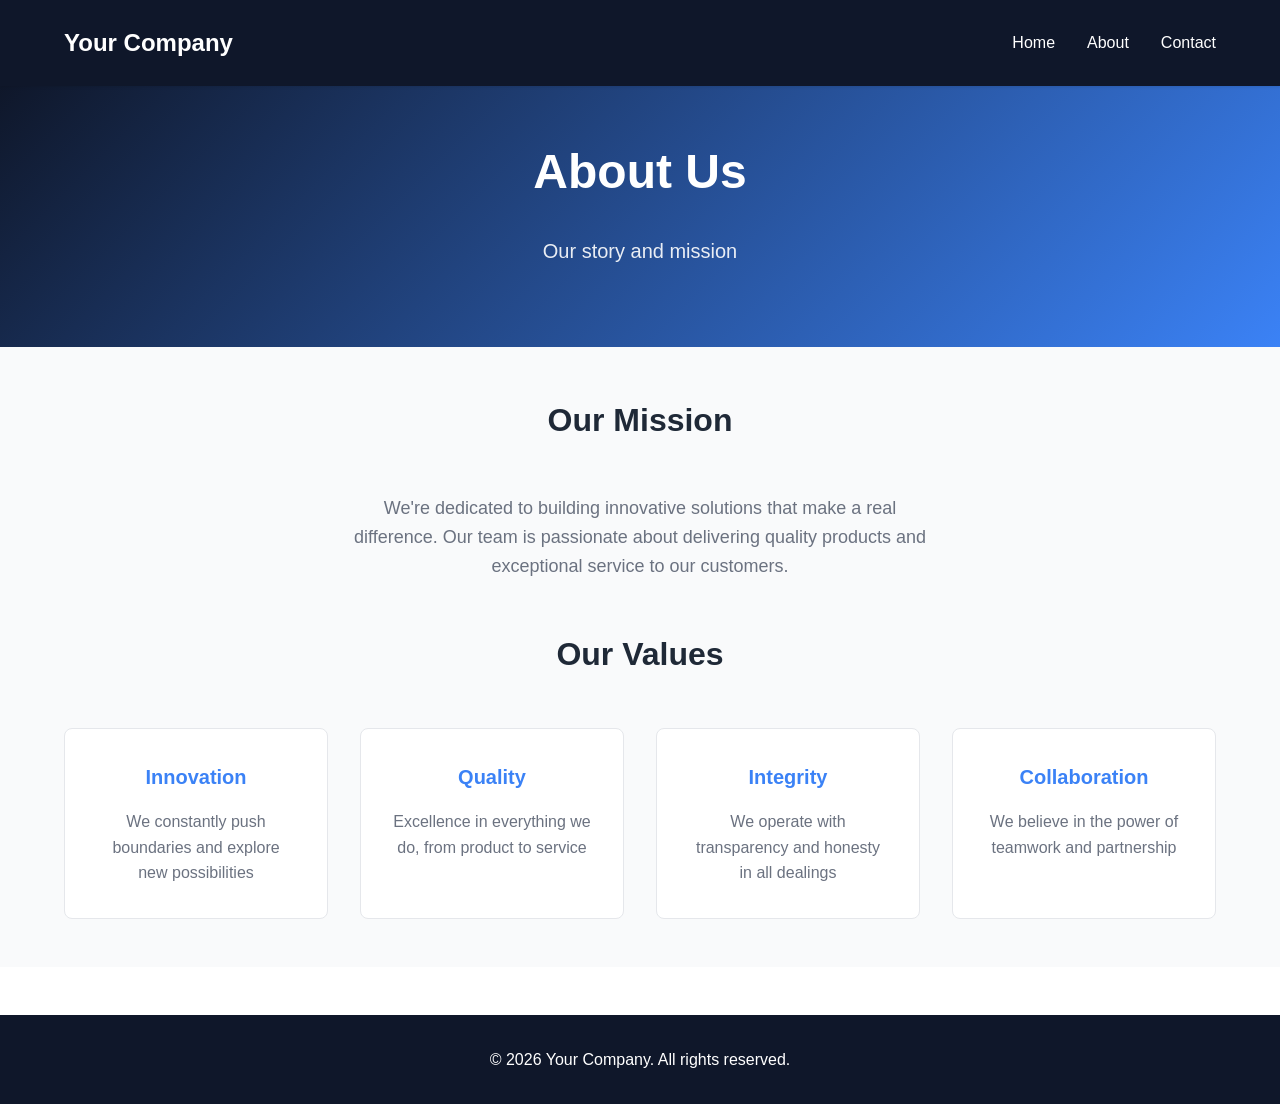
==== about.html @ fc8bd98a "Initial website setup with home, about, and contact pages" ====
<!DOCTYPE html>
<html lang="en">
<head>
    <meta charset="UTF-8">
    <meta name="viewport" content="width=device-width, initial-scale=1.0">
    <title>About Us - Your Company</title>
    <link rel="stylesheet" href="styles.css">
</head>
<body>
    <nav class="navbar">
        <div class="container">
            <div class="logo">Your Company</div>
            <ul class="nav-links">
                <li><a href="index.html">Home</a></li>
                <li><a href="about.html">About</a></li>
                <li><a href="contact.html">Contact</a></li>
            </ul>
        </div>
    </nav>

    <header class="hero">
        <div class="container">
            <h1>About Us</h1>
            <p>Our story and mission</p>
        </div>
    </header>

    <section class="features">
        <div class="container">
            <h2>Our Mission</h2>
            <p style="text-align: center; max-width: 600px; margin: 0 auto var(--spacing-xl); color: var(--color-text-light); font-size: 1.125rem;">
                We're dedicated to building innovative solutions that make a real difference.
                Our team is passionate about delivering quality products and exceptional service
                to our customers.
            </p>

            <h2 style="margin-top: var(--spacing-xl);">Our Values</h2>
            <div class="feature-grid">
                <div class="feature-card">
                    <h3>Innovation</h3>
                    <p>We constantly push boundaries and explore new possibilities</p>
                </div>
                <div class="feature-card">
                    <h3>Quality</h3>
                    <p>Excellence in everything we do, from product to service</p>
                </div>
                <div class="feature-card">
                    <h3>Integrity</h3>
                    <p>We operate with transparency and honesty in all dealings</p>
                </div>
                <div class="feature-card">
                    <h3>Collaboration</h3>
                    <p>We believe in the power of teamwork and partnership</p>
                </div>
            </div>
        </div>
    </section>

    <footer>
        <div class="container">
            <p>&copy; 2026 Your Company. All rights reserved.</p>
        </div>
    </footer>
</body>
</html>
---- styles.css ----
:root {
    --color-primary: #0f172a;
    --color-secondary: #3b82f6;
    --color-accent: #10b981;
    --color-text: #1f2937;
    --color-text-light: #6b7280;
    --color-bg: #ffffff;
    --color-border: #e5e7eb;
    --font-sans: -apple-system, BlinkMacSystemFont, 'Segoe UI', 'Roboto', 'Oxygen', 'Ubuntu', 'Cantarell', sans-serif;
    --spacing-xs: 0.5rem;
    --spacing-sm: 1rem;
    --spacing-md: 1.5rem;
    --spacing-lg: 2rem;
    --spacing-xl: 3rem;
}

* {
    margin: 0;
    padding: 0;
    box-sizing: border-box;
}

html {
    scroll-behavior: smooth;
}

body {
    font-family: var(--font-sans);
    background-color: var(--color-bg);
    color: var(--color-text);
    line-height: 1.6;
}

.container {
    max-width: 1200px;
    margin: 0 auto;
    padding: 0 var(--spacing-md);
}

/* Navigation */
.navbar {
    background-color: var(--color-primary);
    color: white;
    padding: var(--spacing-md) 0;
    position: sticky;
    top: 0;
    z-index: 100;
    box-shadow: 0 1px 3px rgba(0, 0, 0, 0.1);
}

.navbar .container {
    display: flex;
    justify-content: space-between;
    align-items: center;
}

.logo {
    font-size: 1.5rem;
    font-weight: 700;
    color: white;
}

.nav-links {
    display: flex;
    list-style: none;
    gap: var(--spacing-lg);
}

.nav-links a {
    color: white;
    text-decoration: none;
    transition: color 0.3s ease;
}

.nav-links a:hover {
    color: var(--color-accent);
}

/* Hero Section */
.hero {
    background: linear-gradient(135deg, var(--color-primary) 0%, var(--color-secondary) 100%);
    color: white;
    padding: var(--spacing-xl) 0;
    text-align: center;
}

.hero h1 {
    font-size: 3rem;
    margin-bottom: var(--spacing-md);
    font-weight: 800;
}

.hero p {
    font-size: 1.25rem;
    margin-bottom: var(--spacing-lg);
    opacity: 0.9;
}

.cta-button {
    display: inline-block;
    background-color: var(--color-accent);
    color: white;
    padding: var(--spacing-sm) var(--spacing-lg);
    border-radius: 0.5rem;
    text-decoration: none;
    font-weight: 600;
    transition: background-color 0.3s ease, transform 0.2s ease;
}

.cta-button:hover {
    background-color: #059669;
    transform: translateY(-2px);
}

/* Features Section */
.features {
    padding: var(--spacing-xl) 0;
    background-color: #f9fafb;
}

.features h2 {
    text-align: center;
    font-size: 2rem;
    margin-bottom: var(--spacing-xl);
}

.feature-grid {
    display: grid;
    grid-template-columns: repeat(auto-fit, minmax(250px, 1fr));
    gap: var(--spacing-lg);
}

.feature-card {
    background-color: white;
    padding: var(--spacing-lg);
    border-radius: 0.5rem;
    border: 1px solid var(--color-border);
    text-align: center;
    transition: box-shadow 0.3s ease;
}

.feature-card:hover {
    box-shadow: 0 4px 12px rgba(0, 0, 0, 0.1);
}

.feature-card h3 {
    color: var(--color-secondary);
    margin-bottom: var(--spacing-sm);
    font-size: 1.25rem;
}

.feature-card p {
    color: var(--color-text-light);
}

/* Forms */
.form-group {
    margin-bottom: var(--spacing-md);
}

label {
    display: block;
    margin-bottom: var(--spacing-xs);
    font-weight: 500;
    color: var(--color-text);
}

input,
textarea {
    width: 100%;
    padding: var(--spacing-sm);
    border: 1px solid var(--color-border);
    border-radius: 0.375rem;
    font-family: inherit;
    font-size: 1rem;
}

input:focus,
textarea:focus {
    outline: none;
    border-color: var(--color-secondary);
    box-shadow: 0 0 0 3px rgba(59, 130, 246, 0.1);
}

textarea {
    resize: vertical;
    min-height: 120px;
}

/* Footer */
footer {
    background-color: var(--color-primary);
    color: white;
    padding: var(--spacing-lg) 0;
    text-align: center;
    margin-top: var(--spacing-xl);
}

/* Responsive */
@media (max-width: 768px) {
    .hero h1 {
        font-size: 2rem;
    }

    .hero p {
        font-size: 1rem;
    }

    .nav-links {
        gap: var(--spacing-md);
    }

    .features h2 {
        font-size: 1.5rem;
    }
}
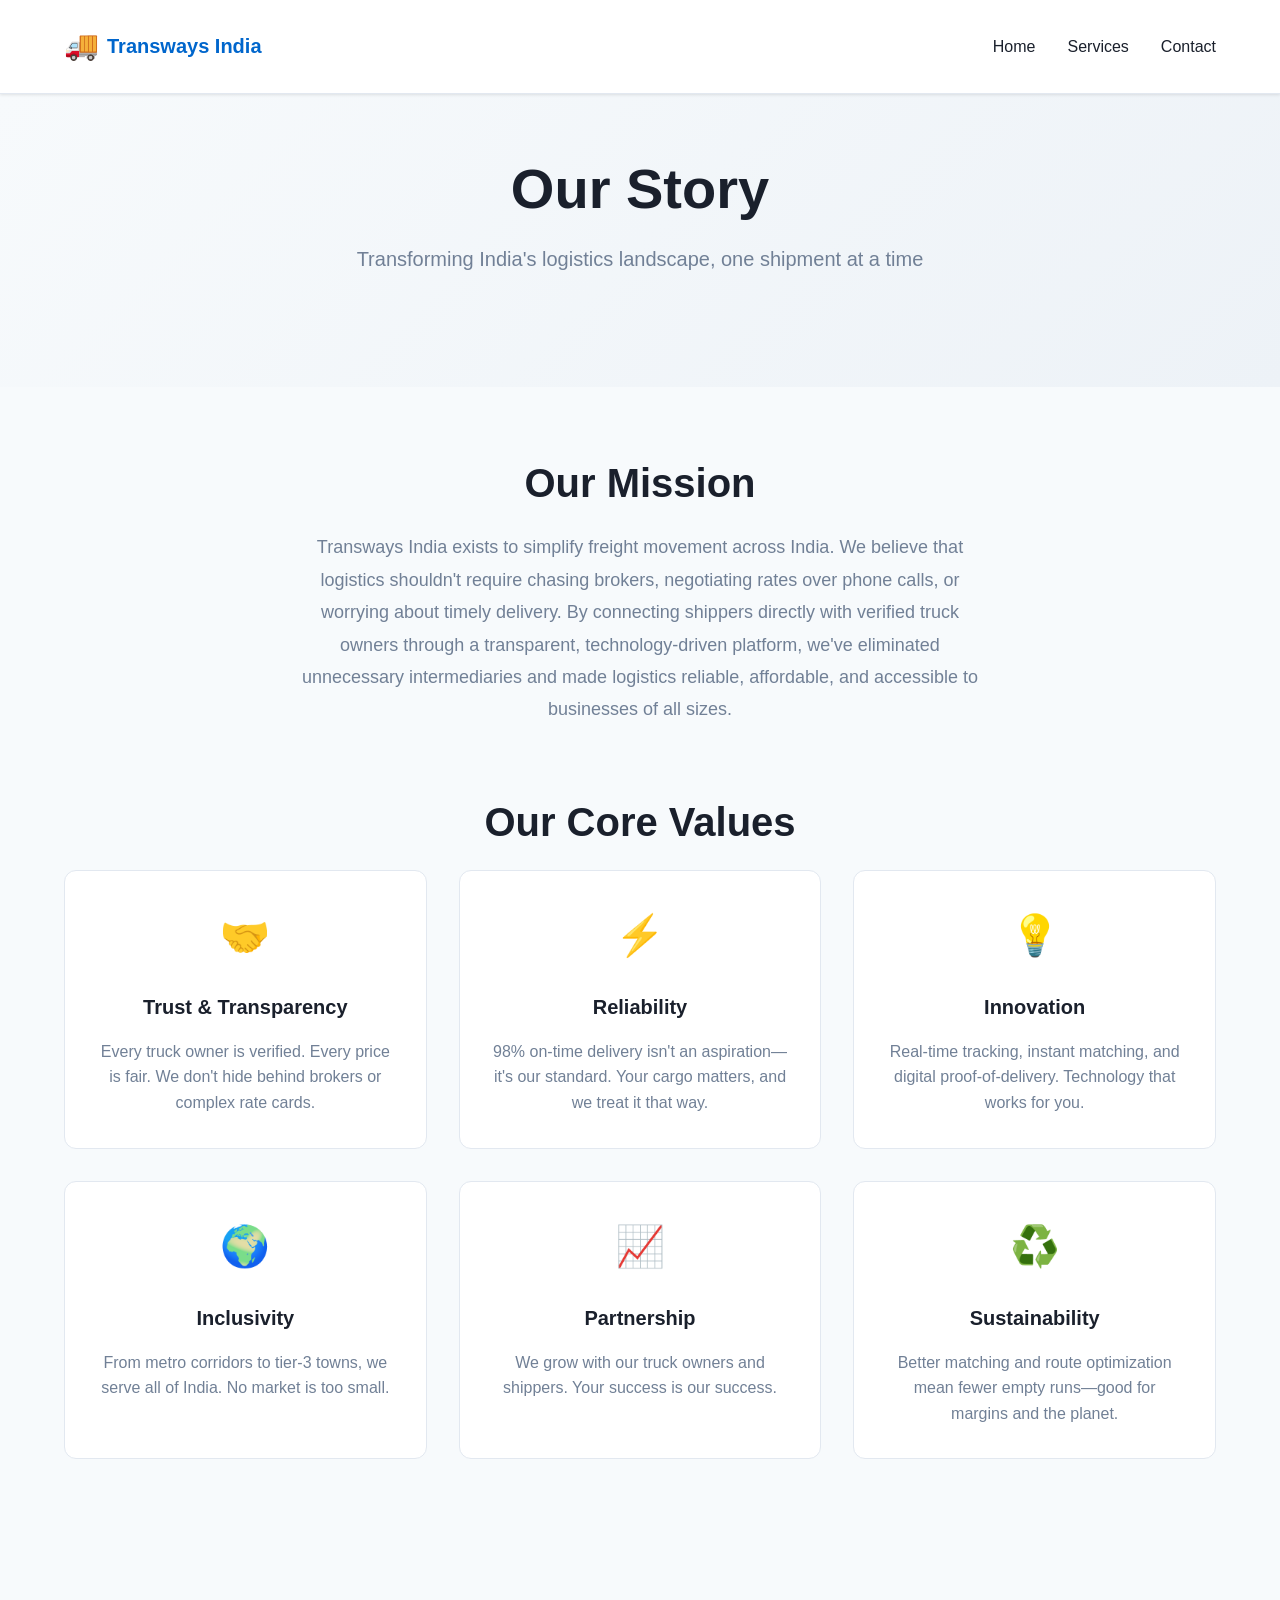
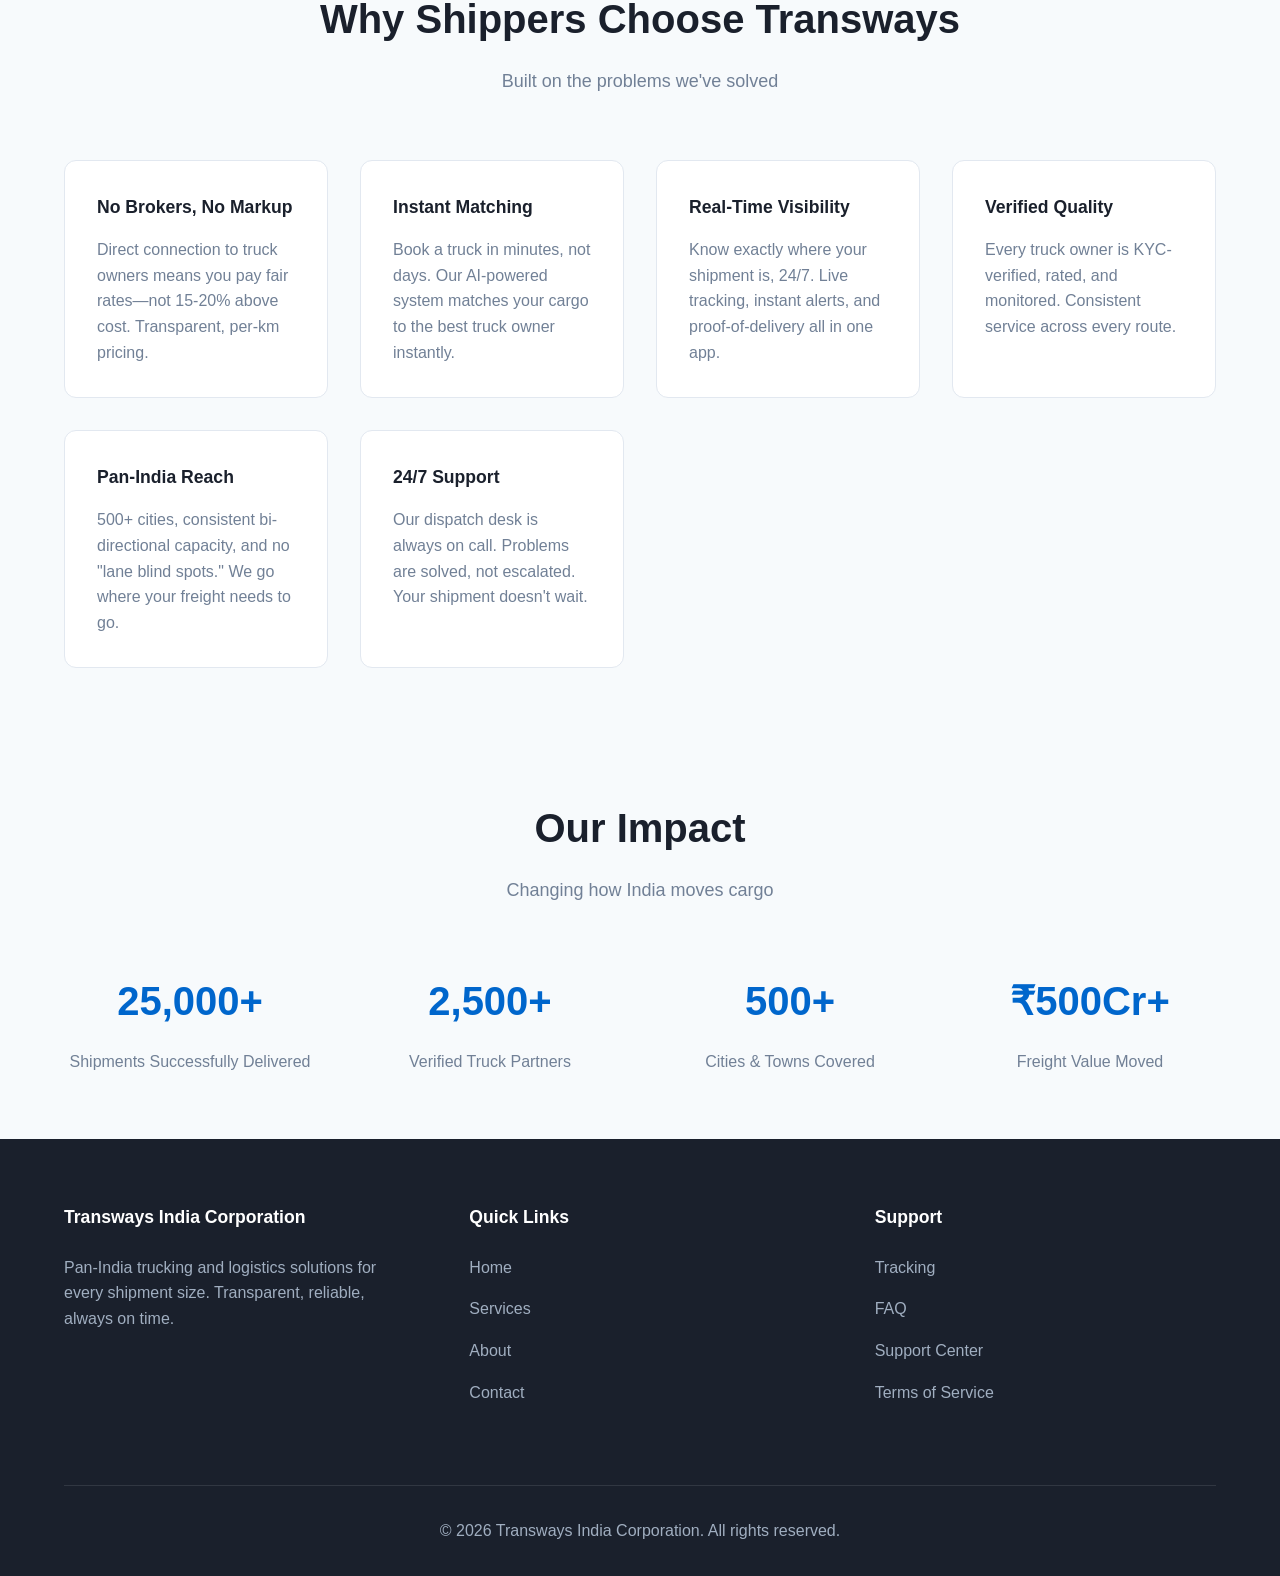
==== commit fa4da7c3: "Build Transways India Corporation website with modern light theme - Recreated for trucking/logistics" ====
--- a/about.html
+++ b/about.html
@@ -3,16 +3,19 @@
 <head>
     <meta charset="UTF-8">
     <meta name="viewport" content="width=device-width, initial-scale=1.0">
-    <title>About Us - Your Company</title>
+    <title>About Transways India - Trucking & Logistics Company</title>
     <link rel="stylesheet" href="styles.css">
 </head>
 <body>
     <nav class="navbar">
         <div class="container">
-            <div class="logo">Your Company</div>
+            <div class="logo">
+                <span class="logo-icon">🚚</span>
+                Transways India
+            </div>
             <ul class="nav-links">
                 <li><a href="index.html">Home</a></li>
-                <li><a href="about.html">About</a></li>
+                <li><a href="index.html#services">Services</a></li>
                 <li><a href="contact.html">Contact</a></li>
             </ul>
         </div>
@@ -20,37 +23,109 @@
 
     <header class="hero">
         <div class="container">
-            <h1>About Us</h1>
-            <p>Our story and mission</p>
+            <div class="hero-content">
+                <h1>Our Story</h1>
+                <p class="hero-subtitle">Transforming India's logistics landscape, one shipment at a time</p>
+            </div>
         </div>
     </header>
 
-    <section class="features">
+    <section class="services">
         <div class="container">
             <h2>Our Mission</h2>
-            <p style="text-align: center; max-width: 600px; margin: 0 auto var(--spacing-xl); color: var(--color-text-light); font-size: 1.125rem;">
-                We're dedicated to building innovative solutions that make a real difference.
-                Our team is passionate about delivering quality products and exceptional service
-                to our customers.
+            <p style="text-align: center; max-width: 700px; margin: 0 auto var(--spacing-2xl); color: var(--color-text-light); font-size: 1.125rem; line-height: 1.8;">
+                Transways India exists to simplify freight movement across India. We believe that logistics shouldn't require chasing brokers, negotiating rates over phone calls, or worrying about timely delivery. By connecting shippers directly with verified truck owners through a transparent, technology-driven platform, we've eliminated unnecessary intermediaries and made logistics reliable, affordable, and accessible to businesses of all sizes.
             </p>
 
-            <h2 style="margin-top: var(--spacing-xl);">Our Values</h2>
-            <div class="feature-grid">
-                <div class="feature-card">
+            <h2 style="text-align: center; margin-top: var(--spacing-2xl);">Our Core Values</h2>
+            <div class="service-grid">
+                <div class="service-card">
+                    <div class="service-icon">🤝</div>
+                    <h3>Trust & Transparency</h3>
+                    <p>Every truck owner is verified. Every price is fair. We don't hide behind brokers or complex rate cards.</p>
+                </div>
+                <div class="service-card">
+                    <div class="service-icon">⚡</div>
+                    <h3>Reliability</h3>
+                    <p>98% on-time delivery isn't an aspiration—it's our standard. Your cargo matters, and we treat it that way.</p>
+                </div>
+                <div class="service-card">
+                    <div class="service-icon">💡</div>
                     <h3>Innovation</h3>
-                    <p>We constantly push boundaries and explore new possibilities</p>
+                    <p>Real-time tracking, instant matching, and digital proof-of-delivery. Technology that works for you.</p>
                 </div>
-                <div class="feature-card">
-                    <h3>Quality</h3>
-                    <p>Excellence in everything we do, from product to service</p>
+                <div class="service-card">
+                    <div class="service-icon">🌍</div>
+                    <h3>Inclusivity</h3>
+                    <p>From metro corridors to tier-3 towns, we serve all of India. No market is too small.</p>
                 </div>
-                <div class="feature-card">
-                    <h3>Integrity</h3>
-                    <p>We operate with transparency and honesty in all dealings</p>
+                <div class="service-card">
+                    <div class="service-icon">📈</div>
+                    <h3>Partnership</h3>
+                    <p>We grow with our truck owners and shippers. Your success is our success.</p>
                 </div>
-                <div class="feature-card">
-                    <h3>Collaboration</h3>
-                    <p>We believe in the power of teamwork and partnership</p>
+                <div class="service-card">
+                    <div class="service-icon">♻️</div>
+                    <h3>Sustainability</h3>
+                    <p>Better matching and route optimization mean fewer empty runs—good for margins and the planet.</p>
+                </div>
+            </div>
+        </div>
+    </section>
+
+    <section class="coverage">
+        <div class="container">
+            <h2>Why Shippers Choose Transways</h2>
+            <p class="section-subtitle">Built on the problems we've solved</p>
+            <div class="coverage-grid">
+                <div class="coverage-item">
+                    <h3>No Brokers, No Markup</h3>
+                    <p>Direct connection to truck owners means you pay fair rates—not 15-20% above cost. Transparent, per-km pricing.</p>
+                </div>
+                <div class="coverage-item">
+                    <h3>Instant Matching</h3>
+                    <p>Book a truck in minutes, not days. Our AI-powered system matches your cargo to the best truck owner instantly.</p>
+                </div>
+                <div class="coverage-item">
+                    <h3>Real-Time Visibility</h3>
+                    <p>Know exactly where your shipment is, 24/7. Live tracking, instant alerts, and proof-of-delivery all in one app.</p>
+                </div>
+                <div class="coverage-item">
+                    <h3>Verified Quality</h3>
+                    <p>Every truck owner is KYC-verified, rated, and monitored. Consistent service across every route.</p>
+                </div>
+                <div class="coverage-item">
+                    <h3>Pan-India Reach</h3>
+                    <p>500+ cities, consistent bi-directional capacity, and no "lane blind spots." We go where your freight needs to go.</p>
+                </div>
+                <div class="coverage-item">
+                    <h3>24/7 Support</h3>
+                    <p>Our dispatch desk is always on call. Problems are solved, not escalated. Your shipment doesn't wait.</p>
+                </div>
+            </div>
+        </div>
+    </section>
+
+    <section class="why-us" style="background-color: var(--color-bg-light); padding: var(--spacing-2xl) 0;">
+        <div class="container">
+            <h2>Our Impact</h2>
+            <p class="section-subtitle">Changing how India moves cargo</p>
+            <div style="display: grid; grid-template-columns: repeat(auto-fit, minmax(200px, 1fr)); gap: var(--spacing-xl); margin-top: var(--spacing-2xl);">
+                <div style="text-align: center;">
+                    <div style="font-size: 2.5rem; font-weight: 800; color: var(--color-primary); margin-bottom: var(--spacing-sm);">25,000+</div>
+                    <p style="color: var(--color-text-light);">Shipments Successfully Delivered</p>
+                </div>
+                <div style="text-align: center;">
+                    <div style="font-size: 2.5rem; font-weight: 800; color: var(--color-primary); margin-bottom: var(--spacing-sm);">2,500+</div>
+                    <p style="color: var(--color-text-light);">Verified Truck Partners</p>
+                </div>
+                <div style="text-align: center;">
+                    <div style="font-size: 2.5rem; font-weight: 800; color: var(--color-primary); margin-bottom: var(--spacing-sm);">500+</div>
+                    <p style="color: var(--color-text-light);">Cities & Towns Covered</p>
+                </div>
+                <div style="text-align: center;">
+                    <div style="font-size: 2.5rem; font-weight: 800; color: var(--color-primary); margin-bottom: var(--spacing-sm);">₹500Cr+</div>
+                    <p style="color: var(--color-text-light);">Freight Value Moved</p>
                 </div>
             </div>
         </div>
@@ -58,7 +133,33 @@
 
     <footer>
         <div class="container">
-            <p>&copy; 2026 Your Company. All rights reserved.</p>
+            <div class="footer-content">
+                <div class="footer-section">
+                    <h4>Transways India Corporation</h4>
+                    <p>Pan-India trucking and logistics solutions for every shipment size. Transparent, reliable, always on time.</p>
+                </div>
+                <div class="footer-section">
+                    <h4>Quick Links</h4>
+                    <ul>
+                        <li><a href="index.html">Home</a></li>
+                        <li><a href="index.html#services">Services</a></li>
+                        <li><a href="about.html">About</a></li>
+                        <li><a href="contact.html">Contact</a></li>
+                    </ul>
+                </div>
+                <div class="footer-section">
+                    <h4>Support</h4>
+                    <ul>
+                        <li><a href="#">Tracking</a></li>
+                        <li><a href="#">FAQ</a></li>
+                        <li><a href="#">Support Center</a></li>
+                        <li><a href="#">Terms of Service</a></li>
+                    </ul>
+                </div>
+            </div>
+            <div class="footer-bottom">
+                <p>&copy; 2026 Transways India Corporation. All rights reserved.</p>
+            </div>
         </div>
     </footer>
 </body>
--- a/styles.css
+++ b/styles.css
@@ -1,17 +1,24 @@
 :root {
-    --color-primary: #0f172a;
-    --color-secondary: #3b82f6;
-    --color-accent: #10b981;
-    --color-text: #1f2937;
-    --color-text-light: #6b7280;
+    --color-primary: #0066cc;
+    --color-primary-dark: #0052a3;
+    --color-secondary: #00a8ff;
+    --color-accent: #f97316;
+    --color-text: #1a202c;
+    --color-text-light: #718096;
+    --color-text-lighter: #a0aec0;
     --color-bg: #ffffff;
-    --color-border: #e5e7eb;
+    --color-bg-light: #f7fafc;
+    --color-bg-alt: #edf2f7;
+    --color-border: #e2e8f0;
+    --color-success: #22c55e;
+    --color-warning: #eab308;
     --font-sans: -apple-system, BlinkMacSystemFont, 'Segoe UI', 'Roboto', 'Oxygen', 'Ubuntu', 'Cantarell', sans-serif;
     --spacing-xs: 0.5rem;
     --spacing-sm: 1rem;
     --spacing-md: 1.5rem;
     --spacing-lg: 2rem;
     --spacing-xl: 3rem;
+    --spacing-2xl: 4rem;
 }
 
 * {
@@ -39,13 +46,14 @@
 
 /* Navigation */
 .navbar {
-    background-color: var(--color-primary);
-    color: white;
+    background-color: white;
+    color: var(--color-text);
     padding: var(--spacing-md) 0;
     position: sticky;
     top: 0;
     z-index: 100;
     box-shadow: 0 1px 3px rgba(0, 0, 0, 0.1);
+    border-bottom: 1px solid var(--color-border);
 }
 
 .navbar .container {
@@ -55,9 +63,16 @@
 }
 
 .logo {
-    font-size: 1.5rem;
+    font-size: 1.25rem;
     font-weight: 700;
-    color: white;
+    color: var(--color-primary);
+    display: flex;
+    align-items: center;
+    gap: var(--spacing-xs);
+}
+
+.logo-icon {
+    font-size: 1.75rem;
 }
 
 .nav-links {
@@ -67,90 +82,344 @@
 }
 
 .nav-links a {
-    color: white;
+    color: var(--color-text);
     text-decoration: none;
+    font-weight: 500;
     transition: color 0.3s ease;
 }
 
 .nav-links a:hover {
-    color: var(--color-accent);
+    color: var(--color-primary);
 }
 
 /* Hero Section */
 .hero {
-    background: linear-gradient(135deg, var(--color-primary) 0%, var(--color-secondary) 100%);
-    color: white;
-    padding: var(--spacing-xl) 0;
-    text-align: center;
+    background: linear-gradient(135deg, #f7fafc 0%, #edf2f7 100%);
+    color: var(--color-text);
+    padding: var(--spacing-2xl) 0;
+}
+
+.hero-content {
+    max-width: 800px;
+    margin: 0 auto;
+    text-align: center;
+}
+
+.hero-label {
+    font-size: 0.875rem;
+    font-weight: 700;
+    letter-spacing: 0.15em;
+    color: var(--color-primary);
+    margin-bottom: var(--spacing-md);
+    text-transform: uppercase;
 }
 
 .hero h1 {
-    font-size: 3rem;
-    margin-bottom: var(--spacing-md);
-    font-weight: 800;
-}
-
-.hero p {
+    font-size: 3.5rem;
+    font-weight: 800;
+    line-height: 1.1;
+    margin-bottom: var(--spacing-md);
+    color: var(--color-text);
+}
+
+.hero-subtitle {
     font-size: 1.25rem;
-    margin-bottom: var(--spacing-lg);
-    opacity: 0.9;
-}
-
-.cta-button {
+    color: var(--color-text-light);
+    margin-bottom: var(--spacing-xl);
+    line-height: 1.6;
+}
+
+.hero-buttons {
+    display: flex;
+    gap: var(--spacing-md);
+    justify-content: center;
+    flex-wrap: wrap;
+}
+
+/* Buttons */
+.btn {
     display: inline-block;
-    background-color: var(--color-accent);
-    color: white;
     padding: var(--spacing-sm) var(--spacing-lg);
     border-radius: 0.5rem;
     text-decoration: none;
     font-weight: 600;
-    transition: background-color 0.3s ease, transform 0.2s ease;
-}
-
-.cta-button:hover {
-    background-color: #059669;
+    transition: all 0.3s ease;
+    border: 2px solid transparent;
+}
+
+.btn-primary {
+    background-color: var(--color-primary);
+    color: white;
+}
+
+.btn-primary:hover {
+    background-color: var(--color-primary-dark);
     transform: translateY(-2px);
-}
-
-/* Features Section */
-.features {
-    padding: var(--spacing-xl) 0;
-    background-color: #f9fafb;
-}
-
-.features h2 {
-    text-align: center;
-    font-size: 2rem;
-    margin-bottom: var(--spacing-xl);
-}
-
-.feature-grid {
+    box-shadow: 0 4px 12px rgba(0, 102, 204, 0.3);
+}
+
+.btn-secondary {
+    background-color: transparent;
+    color: var(--color-primary);
+    border: 2px solid var(--color-primary);
+}
+
+.btn-secondary:hover {
+    background-color: var(--color-primary);
+    color: white;
+    transform: translateY(-2px);
+}
+
+.btn-large {
+    padding: var(--spacing-md) var(--spacing-2xl);
+    font-size: 1.1rem;
+}
+
+/* Stats Section */
+.stats {
+    padding: var(--spacing-2xl) 0;
+    background-color: white;
+    border-top: 1px solid var(--color-border);
+    border-bottom: 1px solid var(--color-border);
+}
+
+.stats .container {
+    display: grid;
+    grid-template-columns: repeat(auto-fit, minmax(200px, 1fr));
+    gap: var(--spacing-2xl);
+}
+
+.stat-item {
+    text-align: center;
+}
+
+.stat-number {
+    font-size: 2.5rem;
+    font-weight: 800;
+    color: var(--color-primary);
+    line-height: 1;
+    margin-bottom: var(--spacing-sm);
+}
+
+.stat-label {
+    font-size: 1rem;
+    color: var(--color-text-light);
+    font-weight: 500;
+}
+
+/* Services Section */
+.services {
+    padding: var(--spacing-2xl) 0;
+    background-color: var(--color-bg-light);
+}
+
+.services h2 {
+    text-align: center;
+    font-size: 2.5rem;
+    margin-bottom: var(--spacing-sm);
+    font-weight: 800;
+    color: var(--color-text);
+}
+
+.section-subtitle {
+    text-align: center;
+    font-size: 1.125rem;
+    color: var(--color-text-light);
+    margin-bottom: var(--spacing-2xl);
+}
+
+.service-grid {
+    display: grid;
+    grid-template-columns: repeat(auto-fit, minmax(280px, 1fr));
+    gap: var(--spacing-lg);
+}
+
+.service-card {
+    background-color: white;
+    padding: var(--spacing-lg);
+    border-radius: 0.75rem;
+    border: 1px solid var(--color-border);
+    text-align: center;
+    transition: all 0.3s ease;
+}
+
+.service-card:hover {
+    box-shadow: 0 4px 12px rgba(0, 0, 0, 0.1);
+    transform: translateY(-4px);
+    border-color: var(--color-primary);
+}
+
+.service-icon {
+    font-size: 2.5rem;
+    margin-bottom: var(--spacing-md);
+}
+
+.service-card h3 {
+    color: var(--color-text);
+    margin-bottom: var(--spacing-sm);
+    font-size: 1.25rem;
+    font-weight: 700;
+}
+
+.service-card p {
+    color: var(--color-text-light);
+    line-height: 1.6;
+}
+
+/* How It Works */
+.how-it-works {
+    padding: var(--spacing-2xl) 0;
+    background-color: white;
+}
+
+.how-it-works h2 {
+    text-align: center;
+    font-size: 2.5rem;
+    margin-bottom: var(--spacing-sm);
+    font-weight: 800;
+}
+
+.steps {
+    display: grid;
+    grid-template-columns: repeat(auto-fit, minmax(250px, 1fr));
+    gap: var(--spacing-2xl);
+    margin-top: var(--spacing-2xl);
+}
+
+.step {
+    text-align: center;
+}
+
+.step-number {
+    display: inline-flex;
+    align-items: center;
+    justify-content: center;
+    width: 60px;
+    height: 60px;
+    border-radius: 50%;
+    background-color: var(--color-primary);
+    color: white;
+    font-size: 1.75rem;
+    font-weight: 800;
+    margin-bottom: var(--spacing-md);
+}
+
+.step h3 {
+    font-size: 1.25rem;
+    margin-bottom: var(--spacing-sm);
+    color: var(--color-text);
+}
+
+.step p {
+    color: var(--color-text-light);
+    line-height: 1.6;
+}
+
+/* Coverage Section */
+.coverage {
+    padding: var(--spacing-2xl) 0;
+    background-color: var(--color-bg-light);
+}
+
+.coverage h2 {
+    text-align: center;
+    font-size: 2.5rem;
+    margin-bottom: var(--spacing-sm);
+    font-weight: 800;
+}
+
+.coverage-grid {
     display: grid;
     grid-template-columns: repeat(auto-fit, minmax(250px, 1fr));
     gap: var(--spacing-lg);
-}
-
-.feature-card {
+    margin-top: var(--spacing-2xl);
+}
+
+.coverage-item {
     background-color: white;
     padding: var(--spacing-lg);
-    border-radius: 0.5rem;
+    border-radius: 0.75rem;
     border: 1px solid var(--color-border);
-    text-align: center;
-    transition: box-shadow 0.3s ease;
-}
-
-.feature-card:hover {
-    box-shadow: 0 4px 12px rgba(0, 0, 0, 0.1);
-}
-
-.feature-card h3 {
-    color: var(--color-secondary);
-    margin-bottom: var(--spacing-sm);
-    font-size: 1.25rem;
-}
-
-.feature-card p {
-    color: var(--color-text-light);
+    transition: all 0.3s ease;
+}
+
+.coverage-item:hover {
+    border-color: var(--color-primary);
+    box-shadow: 0 2px 8px rgba(0, 0, 0, 0.1);
+}
+
+.coverage-item h3 {
+    color: var(--color-text);
+    margin-bottom: var(--spacing-sm);
+    font-size: 1.1rem;
+    font-weight: 700;
+}
+
+.coverage-item p {
+    color: var(--color-text-light);
+    line-height: 1.6;
+}
+
+/* Why Us Section */
+.why-us {
+    padding: var(--spacing-2xl) 0;
+    background-color: white;
+}
+
+.why-us h2 {
+    text-align: center;
+    font-size: 2.5rem;
+    margin-bottom: var(--spacing-sm);
+    font-weight: 800;
+}
+
+.why-grid {
+    display: grid;
+    grid-template-columns: repeat(auto-fit, minmax(240px, 1fr));
+    gap: var(--spacing-lg);
+    margin-top: var(--spacing-2xl);
+}
+
+.why-card {
+    text-align: center;
+    padding: var(--spacing-lg);
+}
+
+.why-icon {
+    font-size: 3rem;
+    margin-bottom: var(--spacing-md);
+}
+
+.why-card h3 {
+    color: var(--color-text);
+    margin-bottom: var(--spacing-sm);
+    font-size: 1.1rem;
+    font-weight: 700;
+}
+
+.why-card p {
+    color: var(--color-text-light);
+    line-height: 1.6;
+}
+
+/* CTA Section */
+.cta-section {
+    padding: var(--spacing-2xl) 0;
+    background: linear-gradient(135deg, var(--color-primary) 0%, #0052a3 100%);
+    color: white;
+    text-align: center;
+}
+
+.cta-section h2 {
+    font-size: 2.5rem;
+    margin-bottom: var(--spacing-md);
+    font-weight: 800;
+}
+
+.cta-section p {
+    font-size: 1.1rem;
+    margin-bottom: var(--spacing-lg);
+    opacity: 0.9;
 }
 
 /* Forms */
@@ -178,8 +447,8 @@
 input:focus,
 textarea:focus {
     outline: none;
-    border-color: var(--color-secondary);
-    box-shadow: 0 0 0 3px rgba(59, 130, 246, 0.1);
+    border-color: var(--color-primary);
+    box-shadow: 0 0 0 3px rgba(0, 102, 204, 0.1);
 }
 
 textarea {
@@ -189,11 +458,53 @@
 
 /* Footer */
 footer {
-    background-color: var(--color-primary);
+    background-color: #1a202c;
+    color: #e2e8f0;
+    padding: var(--spacing-2xl) 0 var(--spacing-lg);
+}
+
+.footer-content {
+    display: grid;
+    grid-template-columns: repeat(auto-fit, minmax(250px, 1fr));
+    gap: var(--spacing-2xl);
+    margin-bottom: var(--spacing-2xl);
+}
+
+.footer-section h4 {
+    font-size: 1.1rem;
+    font-weight: 700;
     color: white;
-    padding: var(--spacing-lg) 0;
-    text-align: center;
-    margin-top: var(--spacing-xl);
+    margin-bottom: var(--spacing-md);
+}
+
+.footer-section p {
+    color: #a0aec0;
+    line-height: 1.6;
+}
+
+.footer-section ul {
+    list-style: none;
+}
+
+.footer-section ul li {
+    margin-bottom: var(--spacing-sm);
+}
+
+.footer-section a {
+    color: #a0aec0;
+    text-decoration: none;
+    transition: color 0.3s ease;
+}
+
+.footer-section a:hover {
+    color: white;
+}
+
+.footer-bottom {
+    border-top: 1px solid rgba(255, 255, 255, 0.1);
+    padding-top: var(--spacing-lg);
+    text-align: center;
+    color: #a0aec0;
 }
 
 /* Responsive */
@@ -202,15 +513,36 @@
         font-size: 2rem;
     }
 
-    .hero p {
+    .hero-subtitle {
         font-size: 1rem;
+    }
+
+    .hero-buttons {
+        flex-direction: column;
+    }
+
+    .btn {
+        width: 100%;
     }
 
     .nav-links {
         gap: var(--spacing-md);
-    }
-
-    .features h2 {
-        font-size: 1.5rem;
-    }
-}
+        font-size: 0.9rem;
+    }
+
+    .services h2,
+    .coverage h2,
+    .why-us h2,
+    .how-it-works h2,
+    .cta-section h2 {
+        font-size: 1.75rem;
+    }
+
+    .stat-number {
+        font-size: 2rem;
+    }
+
+    .section-subtitle {
+        font-size: 1rem;
+    }
+}
